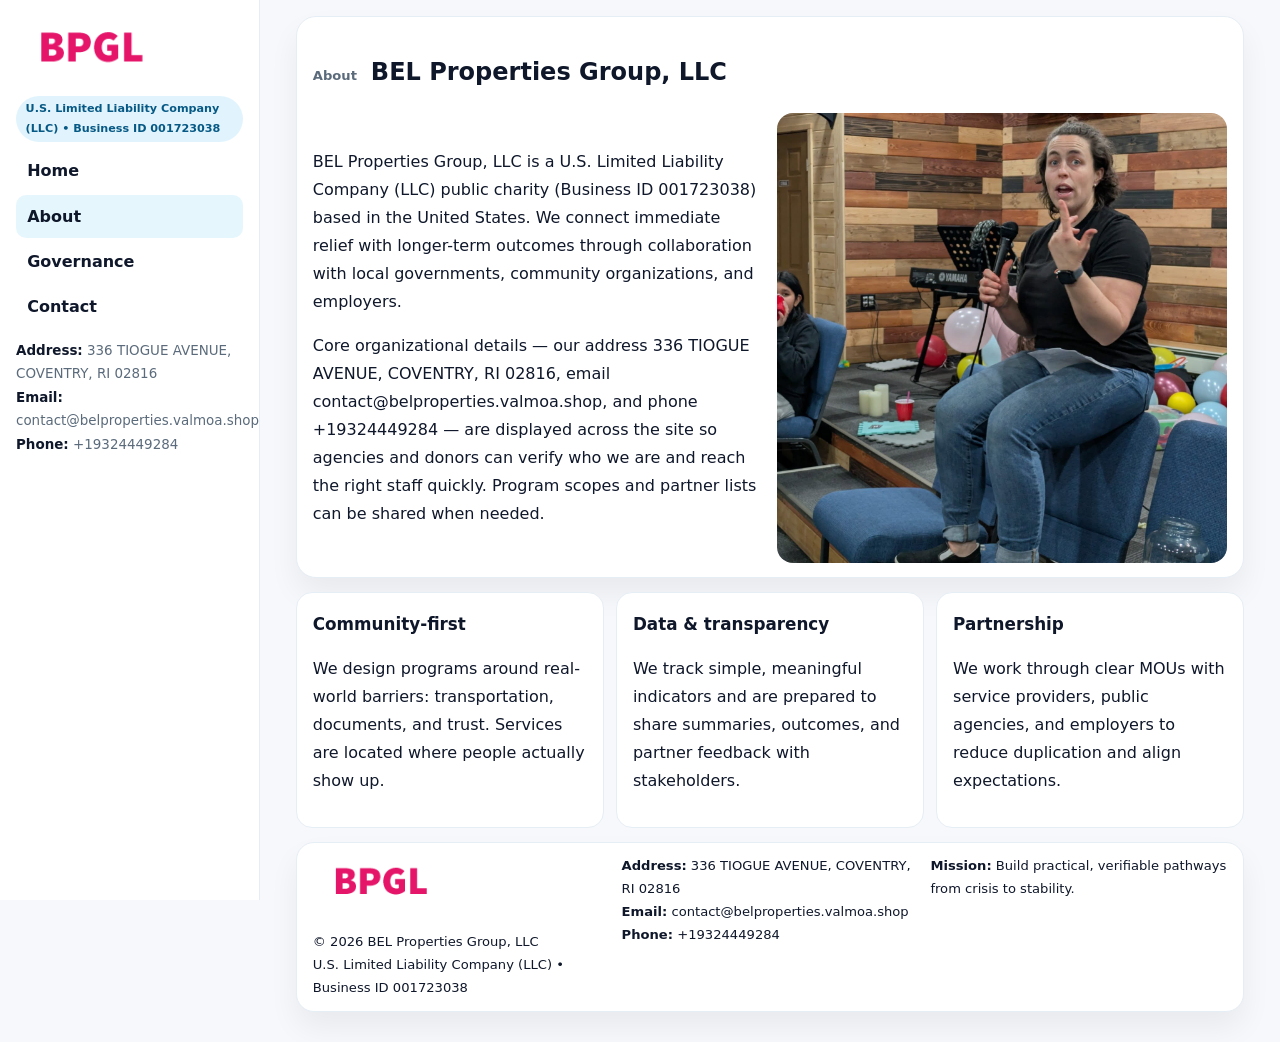
==== about.html @ f91a3aea "Initial commit" ====
<!doctype html><html lang="en"><head>
<meta charset="utf-8">
<meta name="viewport" content="width=device-width,initial-scale=1">
<title>BEL Properties Group, LLC – Nonprofit • 2025</title>
<link rel="stylesheet" href="assets/styles.css">
<link rel="icon" href="images/logo.png">
  <meta name="description" content="We are a 501(c)(3) organization advancing community services, education, and direct relief through transparent programs, local partnerships, and measurable outcomes.">
</head>
<body>
<div style="position:absolute;left:-9999px;top:-9999px;opacity:0" data-uniq="{{UNIQUE_BLOB}}">
  <span>We are a 501(c)(3) organization advancing community services, education, and direct relief through transparent programs, local partnerships, and measurable outcomes.</span><svg width="12" height="12" viewBox="0 0 12 12" xmlns="http://www.w3.org/2000/svg"><circle cx="6" cy="6" r="5" fill="#9d174d"/></svg><img src="images/about.jpg" width="1" height="1" alt="" loading="lazy"/>
</div>

<div class="layout">
  <aside class="aside">
    <div class="logo"><a href="index.html"><img src="images/logo.png" alt="Logo"></a></div>
    <div class="tag">U.S. Limited Liability Company (LLC) • Business ID 001723038</div>
    <nav class="c3cb81e19df" style="margin-top:8px">
      <a href="index.html">Home</a>
      <a class="active" href="about.html">About</a>
      <a href="governance.html">Governance</a>
      <a href="contact.html">Contact</a>
    </nav>
    <div class="meta">
      <div><strong>Address:</strong> 336 TIOGUE AVENUE,
COVENTRY, RI 02816</div>
      <div><strong>Email:</strong> contact@belproperties.valmoa.shop</div>
      <div><strong>Phone:</strong> +19324449284</div>
    </div>
  </aside>

  <main>
    <div class="container">
      <section class="panel">
        <h1>
          <span class="small" style="font-weight:700;color:var(--muted);margin-right:.35rem">About</span>
          <span style="font-weight:800">BEL Properties Group, LLC</span>
        </h1>
        <div class="z">
          <div>
            <p>BEL Properties Group, LLC is a U.S. Limited Liability Company (LLC) public charity (Business ID 001723038) based in the United States. We connect immediate relief with longer-term outcomes through collaboration with local governments, community organizations, and employers.</p>
            <p>Core organizational details — our address 336 TIOGUE AVENUE,
COVENTRY, RI 02816, email contact@belproperties.valmoa.shop, and phone +19324449284 — are displayed across the site so agencies and donors can verify who we are and reach the right staff quickly. Program scopes and partner lists can be shared when needed.</p>
          </div>
          <div class="imgbox"><img src="images/about.jpg" alt="Team and partners"></div>
        </div>
      </section>

      <section class="section cards">
        <article class="c66e9ce40ec">
          <h3>Community-first</h3>
          <p>We design programs around real-world barriers: transportation, documents, and trust. Services are located where people actually show up.</p>
        </article>
        <article class="c66e9ce40ec">
          <h3>Data & transparency</h3>
          <p>We track simple, meaningful indicators and are prepared to share summaries, outcomes, and partner feedback with stakeholders.</p>
        </article>
        <article class="c66e9ce40ec">
          <h3>Partnership</h3>
          <p>We work through clear MOUs with service providers, public agencies, and employers to reduce duplication and align expectations.</p>
        </article>
      </section>

      <footer class="footer">
        <div class="footer-grid">
          <div>
            <img src="images/logo.png" style="width:135px;margin-bottom:.35rem" alt="Logo">
            <div class="small">© <span id="y"></span> BEL Properties Group, LLC</div>
            <div class="small">U.S. Limited Liability Company (LLC) • Business ID 001723038</div>
          </div>
          <div>
            <div class="small"><strong>Address:</strong> 336 TIOGUE AVENUE,
COVENTRY, RI 02816</div>
            <div class="small"><strong>Email:</strong> <a href="mailto:contact@belproperties.valmoa.shop">contact@belproperties.valmoa.shop</a></div>
            <div class="small"><strong>Phone:</strong> <a href="tel:+19324449284">+19324449284</a></div>
          </div>
          <div>
            <div class="small"><strong>Mission:</strong> Build practical, verifiable pathways from crisis to stability.</div>
          </div>
        </div>
      </footer>
    </div>
  </main>
</div>
<script>document.getElementById('y').textContent=new Date().getFullYear();</script>
</body></html>
---- assets/styles.css ----
:root{
  --ink:#0f172a;      /* main text */
  --muted:#5b6b7b;    /* secondary text */
  --line:#e6eef5;     /* borders */
  --paper:#ffffff;
  --brand:#0ea5e9;    /* will be overridden by script */
  --brand-ink:#075985;
  --soft:#eef9ff;
  --r:18px;
  --sh:0 16px 30px rgba(15,23,42,.06);
}

*{box-sizing:border-box}
html,body{height:100%}
body{
  margin:0;background:#f6f8fb;color:var(--ink);
  font-family:Inter,system-ui,-apple-system,BlinkMacSystemFont,"Segoe UI",Arial,sans-serif;
  line-height:1.75;
}

/* SIDEBAR */
.layout{display:grid;grid-template-columns:260px 1fr;min-height:100vh}
.aside{
  position:sticky;top:0;height:100vh;overflow:auto;
  background:#ffffff;border-right:1px solid var(--line);
  padding:18px 16px;box-shadow:0 0 0 rgba(0,0,0,0);
}
.logo{display:flex;align-items:center;gap:10px;margin-bottom:10px}
.logo img{width:150px;height:auto;display:block}
.tag{
  display:inline-block;background:rgba(14,165,233,.12);
  color:var(--brand-ink);padding:.22rem .6rem;
  border-radius:999px;font-weight:700;font-size:.7rem;
}

.c3cb81e19df a{
  display:block;color:var(--ink);text-decoration:none;font-weight:600;
  padding:.48rem .7rem;border-radius:10px;margin:.12rem 0;
}
.c3cb81e19df a:hover,.c3cb81e19df a.active{background:rgba(14,165,233,.1)}
.aside .meta{margin-top:10px;color:var(--muted);font-size:.84rem}
.aside .meta strong{color:var(--ink)}

/* MAIN */
main{padding:16px}
.container{width:min(1120px,96%);margin:0 auto}
.panel{background:#fff;border:1px solid var(--line);border-radius:20px;box-shadow:var(--sh);padding:14px 16px}

/* HERO */
.cea984e0f3a{
  border:1px solid var(--line);border-radius:22px;overflow:hidden;
  background:#fff;box-shadow:var(--sh);
}
.hero-grid{display:grid;grid-template-columns:1.2fr .8fr;gap:0}
.cea984e0f3a .c0ec1dfd4e9{padding:18px}
.cea984e0f3a h1{font-size:clamp(1.9rem,3.2vw,2.7rem);margin:.2rem 0 .5rem}
.cea984e0f3a p{color:var(--muted)}
.cea984e0f3a img{width:100%;height:100%;object-fit:cover;display:block}

/* SECTION */
.section{margin-top:14px}
h2{font-size:1.26rem;margin:.1rem 0 .6rem}
h3{margin:.2rem 0 .35rem;font-size:1.05rem}

/* Z layout */
.z{display:grid;grid-template-columns:1fr 1fr;gap:14px;align-items:center}
.imgbox img{width:100%;display:block;border-radius:16px}

/* MOSAIC gallery */
.mosaic{
  display:grid;gap:10px;
  grid-template-columns:repeat(6,1fr);
}
.mosaic img{
  width:100%;height:125px;object-fit:cover;
  border-radius:12px;display:block;
}
.mosaic .c2{grid-column:span 2}
.mosaic .c3{grid-column:span 3}
.mosaic .r2{height:260px}

/* cards */
.cards{display:grid;grid-template-columns:repeat(auto-fit,minmax(240px,1fr));gap:12px}
.c66e9ce40ec{background:#fff;border:1px solid var(--line);border-radius:16px;padding:.85rem 1rem 1rem}

/* timeline & stats */
.timeline{list-style:none;margin:.2rem 0 0;padding:0}
.timeline li{position:relative;padding-left:1.2rem;margin:.35rem 0}
.timeline li::before{
  content:"";position:absolute;left:.2rem;top:.6rem;
  width:.42rem;height:.42rem;border-radius:999px;background:var(--brand);
}
.stats{display:grid;grid-template-columns:repeat(auto-fit,minmax(180px,1fr));gap:10px;margin-top:6px}
.stat{background:var(--soft);border:1px dashed var(--line);border-radius:14px;padding:.6rem .8rem}
.stat b{font-size:1.12rem}

/* form */
button,input,textarea{font:inherit}
.c046741d8a0{display:grid;gap:12px;max-width:760px}
.row2{display:grid;grid-template-columns:1fr 1fr;gap:12px}
input,textarea{
  width:100%;padding:.85rem 1rem;border:1px solid var(--line);
  border-radius:14px;background:#fff;
}
textarea{resize:vertical}
.cdedaba5791{
  width:auto;justify-self:start;background:var(--brand);color:#fff;
  border:0;border-radius:14px;padding:.8rem 1.35rem;cursor:pointer;
}
.cdedaba5791:hover{background:var(--brand-ink)}

/* footer */
footer{margin:14px 0}
.footer{
  background:#fff;border:1px solid var(--line);
  border-radius:18px;padding:12px 16px;box-shadow:var(--sh);
}
.footer-grid{
  display:grid;grid-template-columns:repeat(auto-fit,minmax(220px,1fr));gap:12px;
}
.small{color:#0f172a;font-size:.82rem}
.small a{color:#0f172a;text-decoration:none}
.small a:hover{text-decoration:underline}

/* responsive */
@media(max-width:980px){
  .layout{grid-template-columns:1fr}
  .aside{position:relative;height:auto;border-right:0;border-bottom:1px solid var(--line)}
  .hero-grid{grid-template-columns:1fr}
  .z{grid-template-columns:1fr}
  .mosaic{grid-template-columns:repeat(3,1fr)}
  .mosaic .r2{height:200px}
}
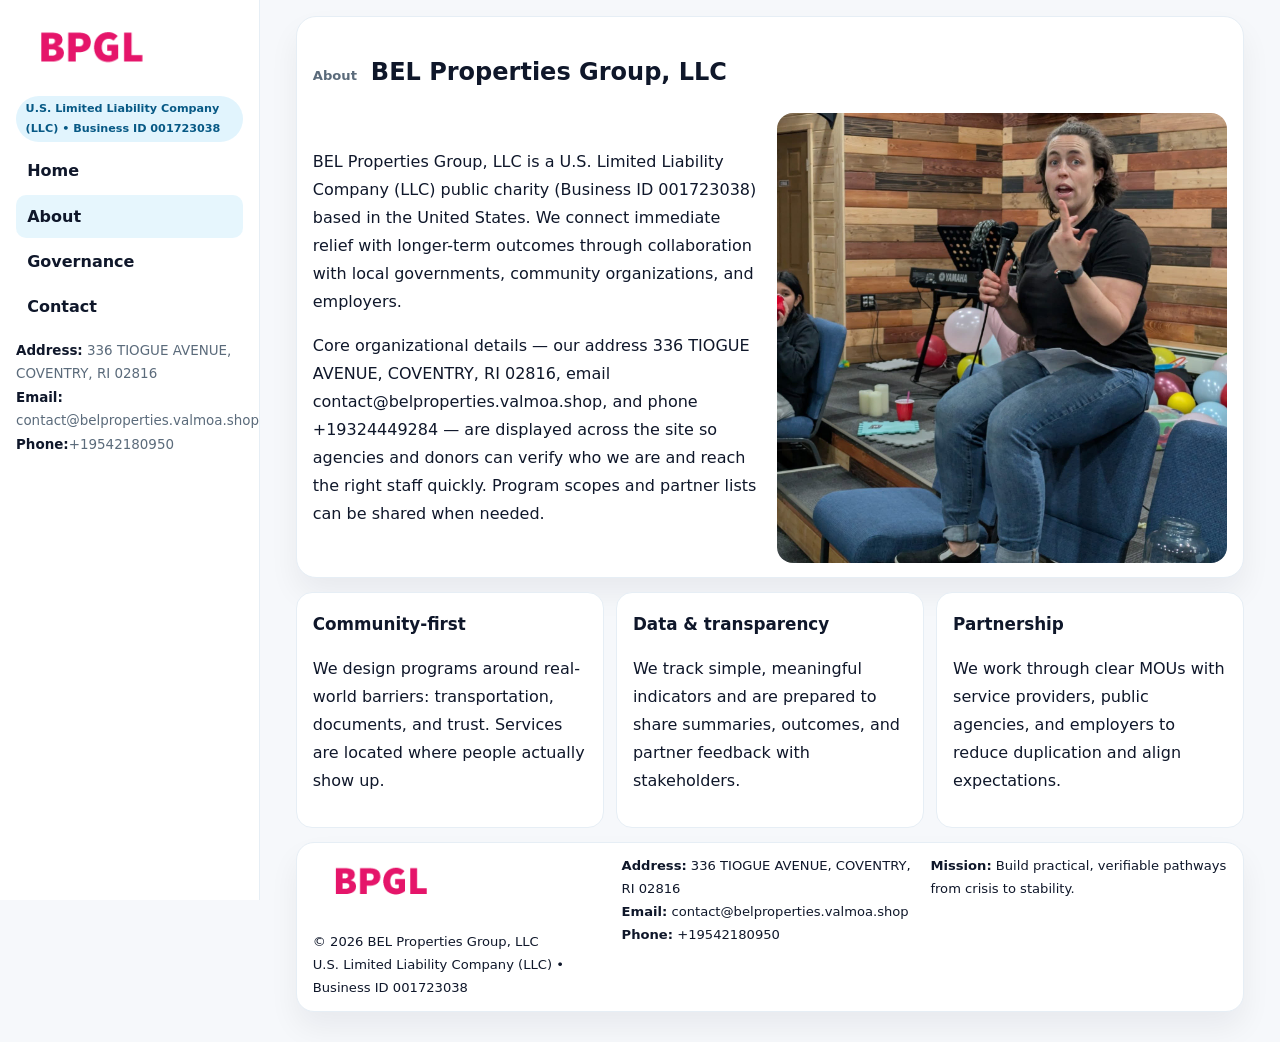
==== commit ca3b761d: "Update phone number to +19542180950 (auto script)" ====
--- a/about.html
+++ b/about.html
@@ -25,7 +25,7 @@
       <div><strong>Address:</strong> 336 TIOGUE AVENUE,
 COVENTRY, RI 02816</div>
       <div><strong>Email:</strong> contact@belproperties.valmoa.shop</div>
-      <div><strong>Phone:</strong> +19324449284</div>
+      <div><strong>Phone:</strong>+19542180950</div>
     </div>
   </aside>
 
@@ -72,7 +72,7 @@
             <div class="small"><strong>Address:</strong> 336 TIOGUE AVENUE,
 COVENTRY, RI 02816</div>
             <div class="small"><strong>Email:</strong> <a href="mailto:contact@belproperties.valmoa.shop">contact@belproperties.valmoa.shop</a></div>
-            <div class="small"><strong>Phone:</strong> <a href="tel:+19324449284">+19324449284</a></div>
+            <div class="small"><strong>Phone:</strong> <a href="tel:+19542180950">+19542180950</a></div>
           </div>
           <div>
             <div class="small"><strong>Mission:</strong> Build practical, verifiable pathways from crisis to stability.</div>
@@ -83,4 +83,4 @@
   </main>
 </div>
 <script>document.getElementById('y').textContent=new Date().getFullYear();</script>
-</body></html>
+</body></html>
